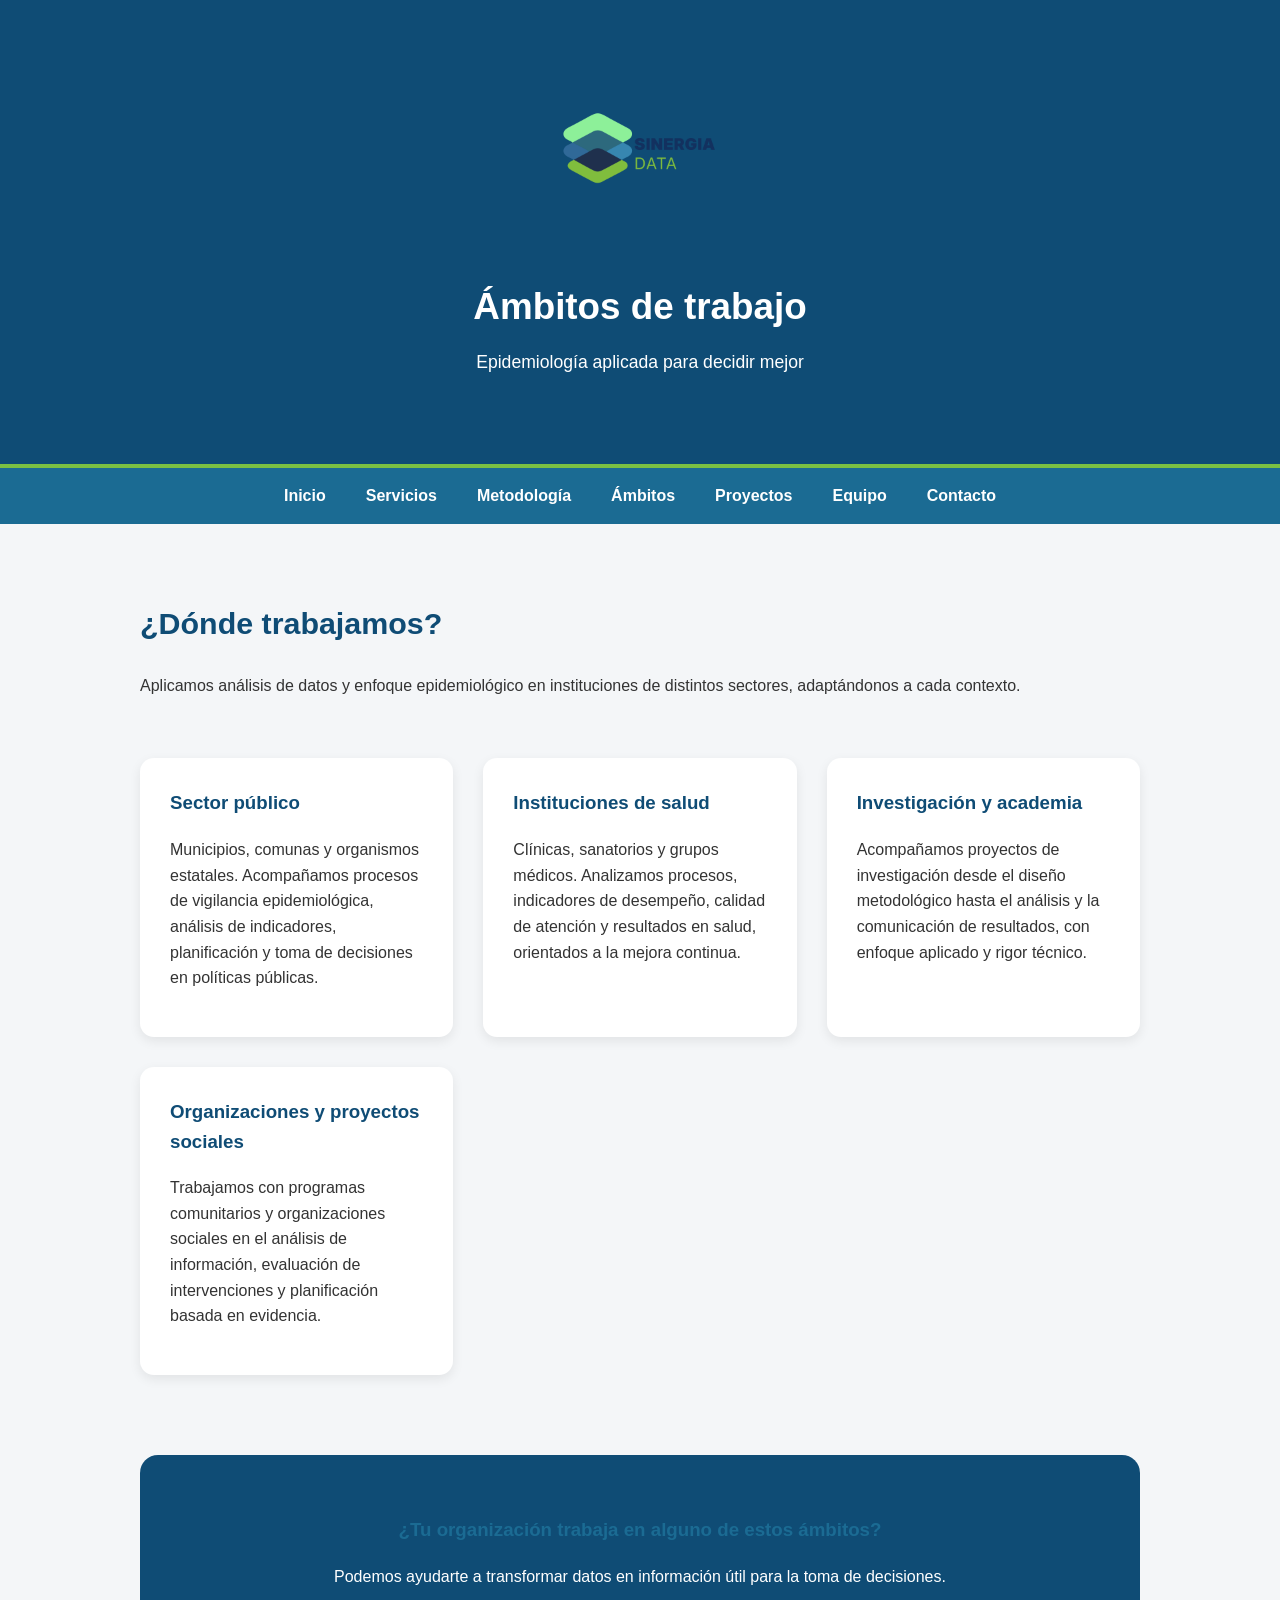
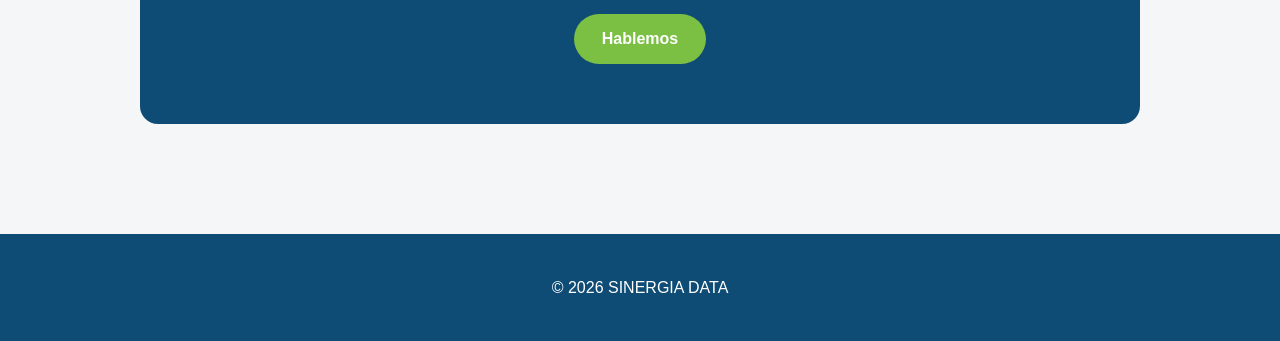
==== ambitos.html @ b7f7b755 "Mis cambios locales de Sinergia" ====
<!DOCTYPE html>
<html lang="es">
<head>
  <meta charset="UTF-8">
  <title>SINERGIA DATA – Ámbitos de trabajo</title>
  <link rel="stylesheet" href="css/styles.css">
  <meta name="viewport" content="width=device-width, initial-scale=1.0">
</head>
<body>

<!-- HEADER GEO DATA -->
<header class="hero-header hero-small">
  <img src="img/Logo Sinergia_sinfondo_azul.png" alt="SINERGIA DATA" style="max-width:180px;">
  <h1>Ámbitos de trabajo</h1>
  <p>
    Epidemiología aplicada para decidir mejor
  </p>
</header>

<!-- NAV UNIFICADO -->
<nav>
  <span class="menu-toggle">&#9776;</span>
  <ul class="menu">
    <li><a href="index.html">Inicio</a></li>
    <li><a href="servicios.html">Servicios</a></li>
    <li><a href="metodologia.html">Metodología</a></li>
    <li><a href="ambitos.html">Ámbitos</a></li>
    <li><a href="proyectos.html">Proyectos</a></li>
    <li><a href="equipo.html">Equipo</a></li>
    <li><a href="contacto.html">Contacto</a></li>
  </ul>
</nav>

<main>

<!-- INTRO EDITORIAL -->
<section class="editorial">
  <h2>¿Dónde trabajamos?</h2>
  <p>
    Aplicamos análisis de datos y enfoque epidemiológico en 
    instituciones de distintos sectores, adaptándonos a cada contexto.
  </p>
</section>

<!-- ÁMBITOS -->
<section class="servicios-grid">

  <div class="servicio-card">
    <h3>Sector público</h3>
    <p>
      Municipios, comunas y organismos estatales. Acompañamos procesos de
      vigilancia epidemiológica, análisis de indicadores, planificación
      y toma de decisiones en políticas públicas.
    </p>
  </div>

  <div class="servicio-card">
    <h3>Instituciones de salud</h3>
    <p>
      Clínicas, sanatorios y grupos médicos. Analizamos procesos,
      indicadores de desempeño, calidad de atención y resultados en salud,
      orientados a la mejora continua.
    </p>
  </div>

  <div class="servicio-card">
    <h3>Investigación y academia</h3>
    <p>
      Acompañamos proyectos de investigación desde el diseño metodológico
      hasta el análisis y la comunicación de resultados,
      con enfoque aplicado y rigor técnico.
    </p>
  </div>

  <div class="servicio-card">
    <h3>Organizaciones y proyectos sociales</h3>
    <p>
      Trabajamos con programas comunitarios y organizaciones sociales
      en el análisis de información, evaluación de intervenciones
      y planificación basada en evidencia.
    </p>
  </div>

</section>

<!-- CTA -->
<section class="cta">
  <h3>¿Tu organización trabaja en alguno de estos ámbitos?</h3>
  <p>
    Podemos ayudarte a transformar datos en información útil
    para la toma de decisiones.
  </p>
  <a href="contacto.html" class="button">Hablemos</a>
</section>

</main>

<footer>
  <p>© 2026 SINERGIA DATA</p>
</footer>

<!-- SCRIPT MENÚ -->
<script>
  const toggle = document.querySelector('.menu-toggle');
  const menu = document.querySelector('.menu');

  toggle.addEventListener('click', () => {
    menu.classList.toggle('active');
  });
</script>

</body>
</html>
---- css/styles.css ----
/* ===============================
   VARIABLES DE COLOR
================================ */
:root {
  --azul-principal: #0F4C75;
  --azul-secundario: #1B6B93;
  --verde-claro: #9BEF9A;
  --verde-medio: #7BC043;
  --blanco: #FFFFFF;
  --gris-fondo: #F4F6F8;
  --gris-texto: #333333;
}

/* ===============================
   ESTILOS GENERALES
================================ */
body {
  margin: 0;
  font-family: "Segoe UI", Poppins, sans-serif;
  background-color: var(--gris-fondo);
  color: var(--gris-texto);
  line-height: 1.6;
}

a {
  text-decoration: none;
}

/* ===============================
   HEADER / HERO
================================ */
header {
  background-color: var(--azul-principal);
  color: var(--blanco);
  padding: 70px 20px;
  text-align: center;
}

header img {
  max-width: 130px;
  height: auto;
  margin-bottom: 20px;
}

header h1 {
  margin: 0;
  font-size: 2.3rem;
}

header p {
  margin-top: 12px;
  font-size: 1.1rem;
}

/* ===============================
   HERO ESPECIAL
================================ */


.logo-hero {
  max-width: 260px;
  margin-bottom: 18px;
}

/* ===============================
   NAVEGACIÓN
================================ */
nav {
  background-color: var(--azul-secundario);
  border-top: 4px solid var(--verde-medio);
}

.menu {
  list-style: none;
  margin: 0;
  padding: 0;
  display: flex;
  justify-content: center;
  flex-wrap: wrap;
}

.menu > li {
  position: relative;
}

.menu a {
  display: block;
  padding: 15px 20px;
  color: var(--blanco);
  font-weight: 600;
}

.menu a:hover {
  background-color: #34495e;
}

.submenu {
  display: none;
  position: absolute;
  top: 100%;
  left: 0;
  list-style: none;
  padding: 0;
  background-color: #34495e;
  min-width: 150px;
  z-index: 1000;
}

.submenu li a {
  padding: 10px 15px;
}

.menu li:hover > .submenu {
  display: block;
}

/* Responsive: menú hamburguesa */
.menu-toggle {
  display: none;
  cursor: pointer;
  padding: 15px;
  color: var(--blanco);
  font-size: 1.5rem;
}

@media screen and (max-width: 900px) {
  .menu {
  display: none;
  flex-direction: column;
  width: 100%;
  background-color: var(--azul-secundario);
  align-items: center;      /* 👈 esto centra horizontalmente */
  text-align: center;       /* 👈 esto centra el texto */
}

.menu a {
  width: 100%;
}

.menu > li {
  border-bottom: 1px solid rgba(255,255,255,0.2);
}


  .menu.active {
    display: flex;
  }

  .menu > li {
    width: 100%;
  }

  .menu li:hover > .submenu {
    display: none;
  }

  .menu li .submenu {
    position: relative;
  }

  .submenu-toggle {
    float: right;
    cursor: pointer;
    font-weight: bold;
  }

  nav {
    position: relative;
  }

  .menu-toggle {
    display: block;
    position: absolute;
    right: 20px;
    top: 10px;
  }
}

/* ===============================
   CONTENIDO GENERAL
================================ */
main {
  max-width: 1000px;
  margin: auto;
  padding: 50px 20px;
}

section {
  margin-bottom: 60px;
}

h2 {
  color: var(--azul-principal);
  font-size: 1.9rem;
}

h3 {
  color: var(--azul-secundario);
}

/* ===============================
   BOTONES
================================ */
a.button {
  display: inline-block;
  background-color: var(--verde-medio);
  color: var(--blanco);
  padding: 12px 28px;
  border-radius: 30px;
  font-weight: bold;
}

a.button:hover {
  background-color: var(--verde-claro);
  color: var(--azul-principal);
}

.button.secondary {
  background-color: transparent;
  border: 2px solid var(--blanco);
  color: var(--blanco);
}

.button.secondary:hover {
  background-color: var(--blanco);
  color: var(--azul-principal);
}

/* ===============================
   FOOTER
================================ */
footer {
  background-color: var(--azul-principal);
  color: var(--blanco);
  text-align: center;
  padding: 25px;
}


/* ===============================
   SERVICIOS – CARDS
================================ */
.servicios-grid {
  display: grid;
  grid-template-columns: repeat(auto-fit, minmax(250px, 1fr));
  gap: 30px;
}

.servicio-card {
  background-color: var(--blanco);
  padding: 30px;
  border-radius: 14px;
  box-shadow: 0 4px 12px rgba(0,0,0,0.08);
  transition: transform 0.2s ease, box-shadow 0.2s ease;
}

.servicio-card:hover {
  transform: translateY(-6px);
  box-shadow: 0 10px 22px rgba(0,0,0,0.12);
}

.servicio-card h3 {
  margin-top: 0;
  color: var(--azul-principal);
}

/* ===============================
   CTA
================================ */
.cta {
  margin-top: 80px;
  text-align: center;
  background-color: var(--azul-principal);
  color: var(--blanco);
  padding: 60px 30px;
  border-radius: 18px;
}

.cta h3 {
  margin-top: 0;
}

.cta p {
  margin-bottom: 25px;
}

/* ===============================
   METODOLOGÍA
================================ */
.metodologia-grid {
  display: grid;
  grid-template-columns: repeat(auto-fit, minmax(260px, 1fr));
  gap: 35px;
  margin-top: 40px;
}

.metodo-paso {
  background-color: var(--blanco);
  padding: 35px 30px;
  border-radius: 16px;
  box-shadow: 0 4px 14px rgba(0,0,0,0.08);
  position: relative;
}

.paso-numero {
  position: absolute;
  top: -18px;
  left: 20px;
  background-color: var(--verde-medio);
  color: var(--blanco);
  font-weight: bold;
  width: 36px;
  height: 36px;
  border-radius: 50%;
  display: flex;
  align-items: center;
  justify-content: center;
}

.metodo-paso h3 {
  margin-top: 20px;
  color: var(--azul-principal);
}

/* ===============================
   PIPELINE METODOLOGÍA
================================ */
.pipeline {
  display: grid;
  grid-template-columns: repeat(auto-fit, minmax(220px, 1fr));
  gap: 40px;
  margin: 80px 0;
}

.pipeline-step {
  background-color: var(--blanco);
  padding: 40px 30px;
  border-radius: 18px;
  box-shadow: 0 6px 18px rgba(0,0,0,0.08);
  position: relative;
}

.pipeline-number {
  position: absolute;
  top: -18px;
  left: 25px;
  background-color: var(--verde-medio);
  color: var(--blanco);
  font-weight: bold;
  width: 36px;
  height: 36px;
  border-radius: 50%;
  display: flex;
  align-items: center;
  justify-content: center;
}

.pipeline-step h3 {
  margin-top: 20px;
  color: var(--azul-principal);
}

/* ===============================
   PROCESO METODOLÓGICO
================================ */
.proceso {
  position: relative;
  margin: 90px 0;
  padding-left: 30px;
  border-left: 3px solid var(--verde-medio);
}

.proceso-paso {
  position: relative;
  margin-bottom: 60px;
  padding-left: 40px;
}

.paso-num {
  position: absolute;
  left: -22px;
  top: 0;
  background-color: var(--verde-medio);
  color: var(--blanco);
  width: 38px;
  height: 38px;
  border-radius: 50%;
  font-weight: bold;
  display: flex;
  align-items: center;
  justify-content: center;
}

.proceso-paso h3 {
  margin-top: 0;
  color: var(--azul-principal);
}

/* ================================
   CONTACTO MODERNO
================================ */

.contacto-form-modern {
  max-width: 900px;
  margin: 0 auto;
  padding: 64px 56px;
  background: linear-gradient(180deg, #ffffff 0%, #fafbff 100%);
  border-radius: 28px;
  box-shadow: 0 12px 30px rgba(0, 0, 0, 0.08);
}

/* Título */
.contacto-form-modern h2 {
  text-align: center;
  color: var(--azul-principal);
  margin-bottom: 0.75rem;
  font-size: 2rem;
  font-weight: 600;
}

/* Bajada */
.contacto-form-modern p {
  text-align: center;
  color: var(--gris-texto);
  margin-bottom: 2.5rem;
  line-height: 1.6;
  font-size: 1rem;
  max-width: 620px;
  margin-left: auto;
  margin-right: auto;
}

/* ================================
   FORMULARIO
================================ */

.form-modern {
  display: grid;
  grid-template-columns: 1fr 1fr;
  gap: 1.5rem 2rem;
}

.form-modern .form-group {
  display: flex;
  flex-direction: column;
}

/* Campo ancho */
.form-modern .full-width {
  grid-column: 1 / -1;
}

/* Labels */
.form-modern label {
  font-size: 0.85rem;
  font-weight: 500;
  margin-bottom: 0.4rem;
  color: var(--gris-texto);
}

/* Inputs y textarea */
.form-modern input,
.form-modern textarea {
  padding: 14px 16px;
  font-size: 0.95rem;
  border-radius: 14px;
  border: 1px solid #dcdfe8;
  background-color: #ffffff;
  transition: all 0.25s ease;
  font-family: inherit;
}

/* Textarea */
.form-modern textarea {
  resize: vertical;
  min-height: 140px;
}

/* Focus */
.form-modern input:focus,
.form-modern textarea:focus {
  outline: none;
  border-color: var(--azul-principal);
  box-shadow: 0 0 0 3px rgba(45, 72, 132, 0.12);
}

/* Placeholder */
.form-modern input::placeholder,
.form-modern textarea::placeholder {
  color: #b0b4c0;
}

/* ================================
   BOTÓN
================================ */

.form-modern button {
  grid-column: 1 / -1;
  margin-top: 1rem;
  align-self: center;

  padding: 14px 38px;
  border-radius: 999px;
  border: none;
  background-color: var(--azul-principal);
  color: #fff;
  font-size: 0.95rem;
  font-weight: 500;
  cursor: pointer;
  transition: all 0.25s ease;
}

/* Hover */
.form-modern button:hover {
  transform: translateY(-2px);
  box-shadow: 0 10px 22px rgba(45, 72, 132, 0.25);
}

/* ================================
   RESPONSIVE
================================ */

@media (max-width: 768px) {
  .contacto-form-modern {
    padding: 48px 28px;
  }

  .form-modern {
    grid-template-columns: 1fr;
  }
}


/* GRID EQUIPO */
.equipo-grid {
  display: grid;
  grid-template-columns: repeat(auto-fit, minmax(250px, 1fr));
  gap: 40px;
  margin: 60px 0;
  text-align: center;
}

/* TARJETA MIEMBRO */
.miembro h3 {
  margin-top: 15px;
  margin-bottom: 5px;
}

.miembro p {
  font-size: 0.95rem;
  color: #555;
}

/* FOTO CIRCULAR */
.foto-equipo {
  width: 180px;
  height: 180px;
  object-fit: cover;
  border-radius: 50%;
  display: block;
  margin: 0 auto;
  box-shadow: 0 8px 20px rgba(0, 0, 0, 0.08);
}

/* ===============================
   PROBLEMAS – HOME
================================ */

/* ===============================
   PROBLEMAS – HOME (MEJORADO)
================================ */

.problemas {
  margin: 90px 0;
  text-align: center;
}

.problemas h2 {
  margin-bottom: 20px;
}

.problemas-intro {
  max-width: 720px;
  margin: 0 auto 50px auto;
  font-size: 1.05rem;
  color: var(--gris-texto);
}

.problemas-lista {
  display: grid;
  grid-template-columns: repeat(2, 1fr);
  gap: 30px;
  margin-bottom: 50px;
}

@media (max-width: 768px) {
  .problemas-lista {
    grid-template-columns: 1fr;
  }
}

.problema-item {
  background-color: var(--blanco);
  padding: 28px 30px;
  border-radius: 16px;
  box-shadow: 0 6px 18px rgba(0,0,0,0.06);
  font-weight: 500;
  text-align: left;
  border-left: 4px solid var(--verde-medio);
  transition: transform 0.2s ease, box-shadow 0.2s ease;
}

.problema-item:hover {
  transform: translateY(-4px);
  box-shadow: 0 10px 22px rgba(0,0,0,0.1);
}

.problemas-cierre {
  max-width: 700px;
  margin: 0 auto;
  font-weight: 600;
  font-size: 1.05rem;
  color: var(--azul-principal);
}

/* ===============================
   AJUSTES FINOS MOBILE
================================ */

@media (max-width: 768px) {

  /* HERO */
  .hero-header {
    padding: 30px 20px 35px 20px;
    border-radius: 0 0 40px 40px;
  }

  .hero-header h1 {
    font-size: 1.6rem;
  }

  .hero-header p {
    font-size: 0.95rem;
  }

  /* MAIN */
  main {
    padding: 35px 18px;
  }

  section {
    margin-bottom: 45px;
  }

  h2 {
    font-size: 1.5rem;
  }

  /* PROBLEMAS */
  .problema-item {
    padding: 22px;
  }

  /* SERVICIOS */
  .servicio-card {
    padding: 22px;
  }

  /* CTA */
  .cta {
    padding: 45px 20px;
  }

  /* NAV */
  nav {
    padding-top: 10px;
    padding-bottom: 10px;
  }

  .menu-toggle {
    top: 5px;
  }

}
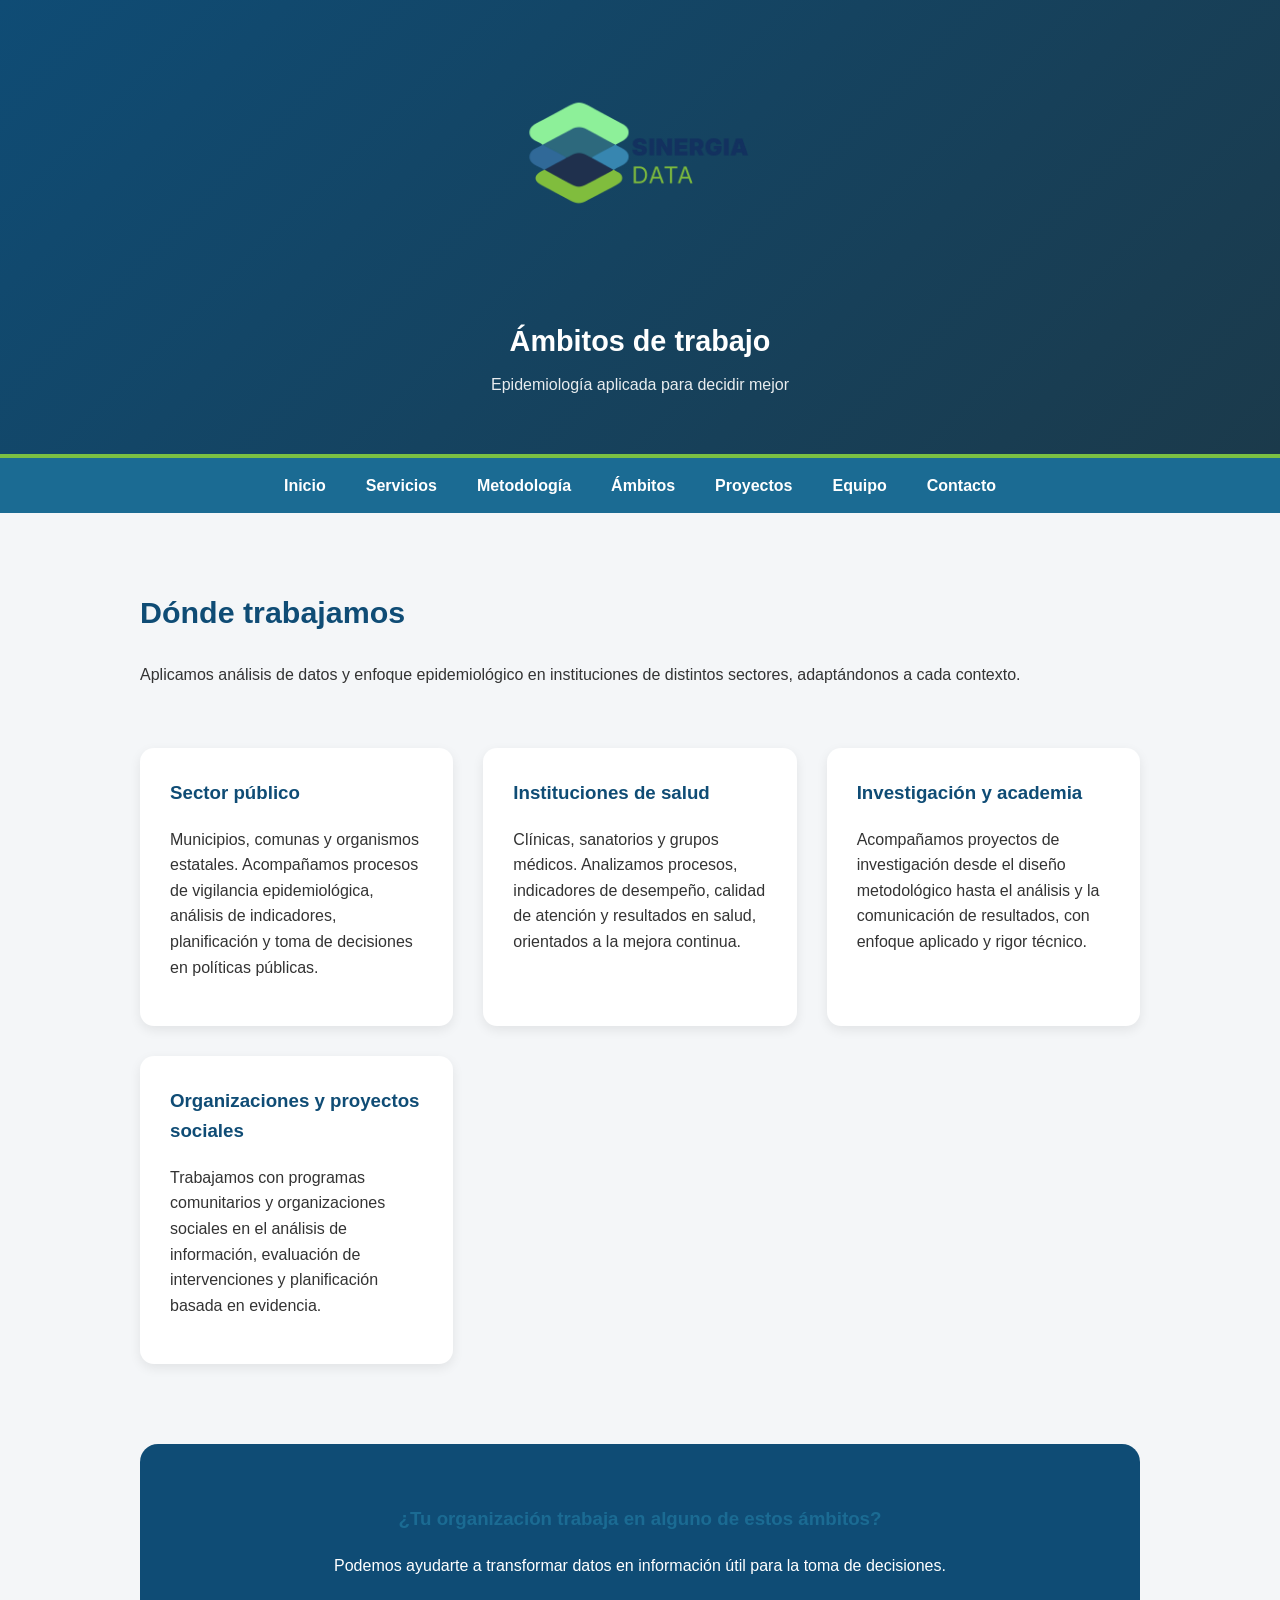
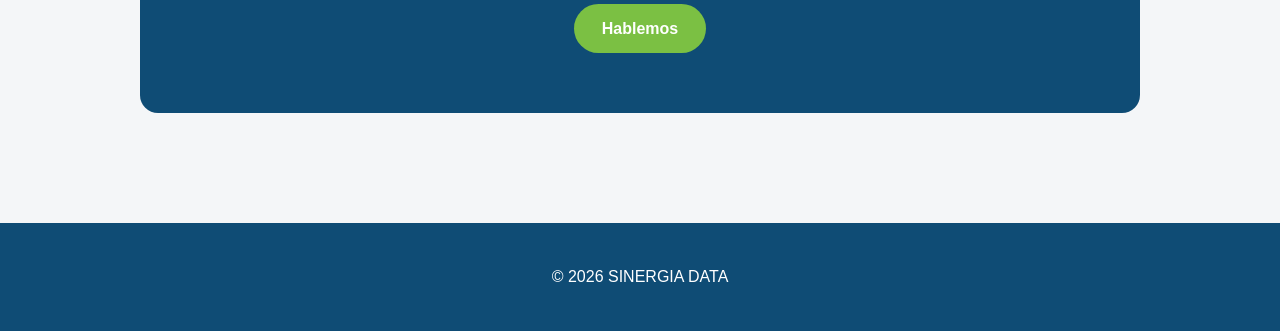
==== commit 12d9b9ae: "Corrección de tamaño de header y unificación de diseño" ====
--- a/ambitos.html
+++ b/ambitos.html
@@ -9,12 +9,10 @@
 <body>
 
 <!-- HEADER GEO DATA -->
-<header class="hero-header hero-small">
-  <img src="img/Logo Sinergia_sinfondo_azul.png" alt="SINERGIA DATA" style="max-width:180px;">
+<header class="hero-header">
+  <img src="img/Logo Sinergia_sinfondo_azul.png" alt="SINERGIA DATA" class="logo-hero">
   <h1>Ámbitos de trabajo</h1>
-  <p>
-    Epidemiología aplicada para decidir mejor
-  </p>
+  <p>Epidemiología aplicada para decidir mejor</p>
 </header>
 
 <!-- NAV UNIFICADO -->
@@ -35,7 +33,7 @@
 
 <!-- INTRO EDITORIAL -->
 <section class="editorial">
-  <h2>¿Dónde trabajamos?</h2>
+  <h2>Dónde trabajamos</h2>
   <p>
     Aplicamos análisis de datos y enfoque epidemiológico en 
     instituciones de distintos sectores, adaptándonos a cada contexto.
--- a/css/styles.css
+++ b/css/styles.css
@@ -29,27 +29,36 @@
 /* ===============================
    HEADER / HERO
 ================================ */
-header {
+/* ===============================
+   HEADER UNIFICADO (CORREGIDO)
+================================ */
+header, .hero-header {
   background-color: var(--azul-principal);
-  color: var(--blanco);
-  padding: 70px 20px;
+  /* Agregamos un degradado suave para que se vea más moderno */
+  background: linear-gradient(135deg, var(--azul-principal) 0%, #1b3a4b 100%);
+  color: var(--blanco);
+  padding: 40px 20px; /* Cambiamos % por px para que sea fijo y chico */
   text-align: center;
-}
-
-header img {
-  max-width: 130px;
+  display: flex;
+  flex-direction: column;
+  align-items: center;
+}
+
+header img, .logo-hero {
+  max-width: 110px; /* Tamaño de logo unificado */
   height: auto;
-  margin-bottom: 20px;
-}
-
-header h1 {
+  margin-bottom: 15px;
+}
+
+header h1, .hero-header h1 {
   margin: 0;
-  font-size: 2.3rem;
-}
-
-header p {
-  margin-top: 12px;
-  font-size: 1.1rem;
+  font-size: 1.8rem; /* Un tamaño más elegante */
+}
+
+header p, .hero-header p {
+  margin-top: 8px;
+  font-size: 1rem;
+  opacity: 0.9;
 }
 
 /* ===============================
